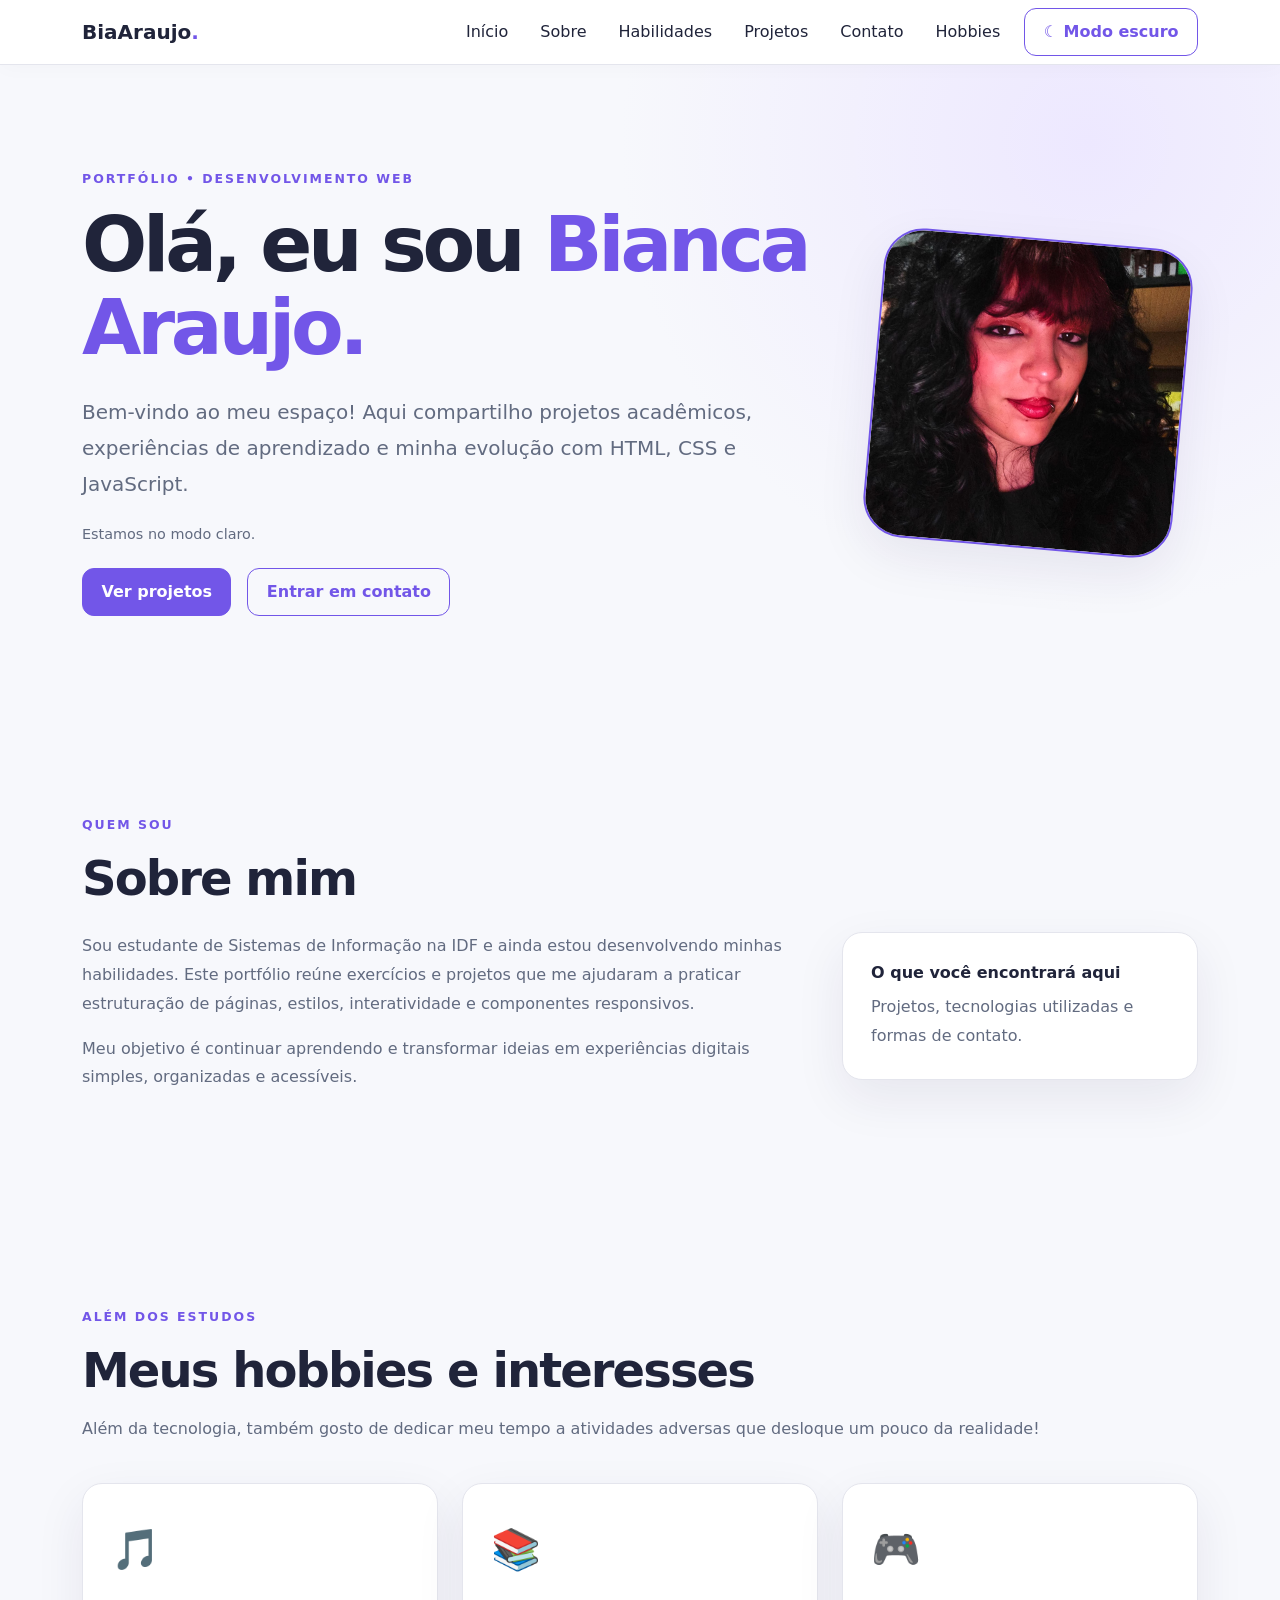
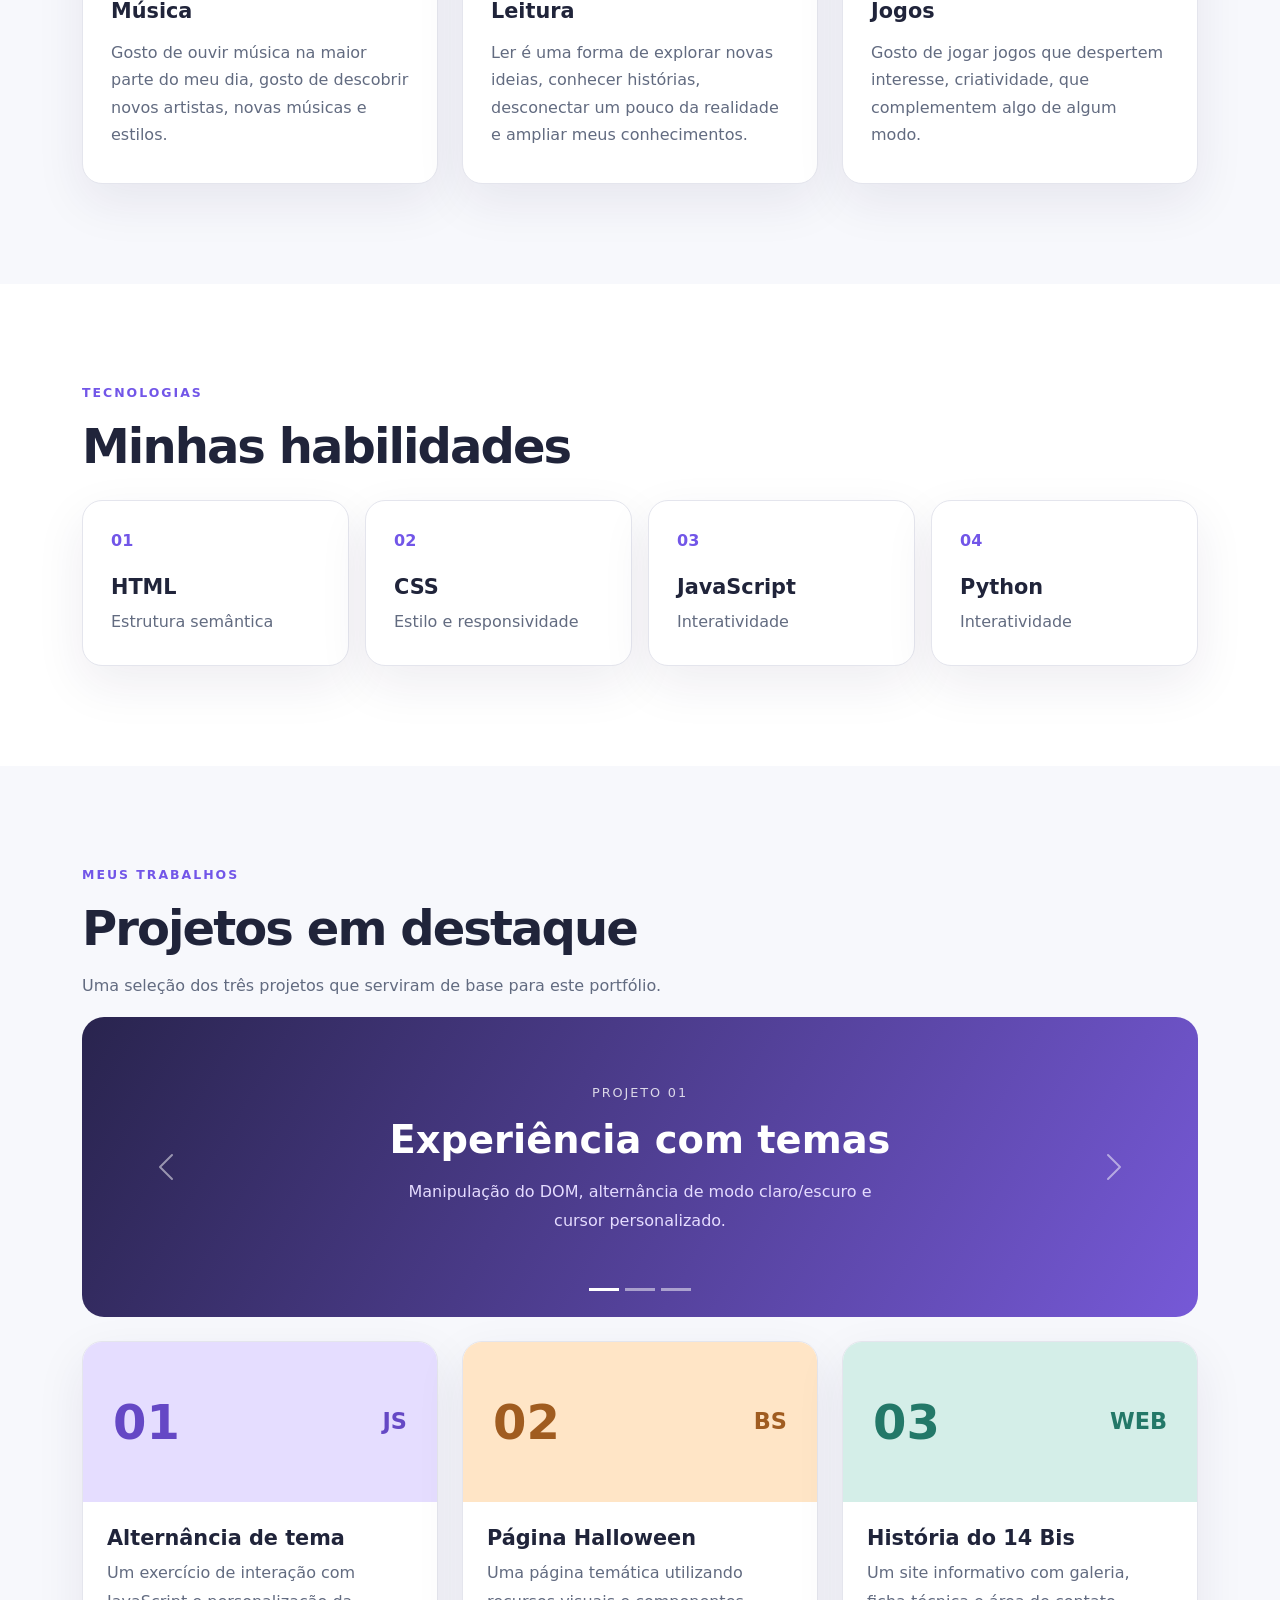
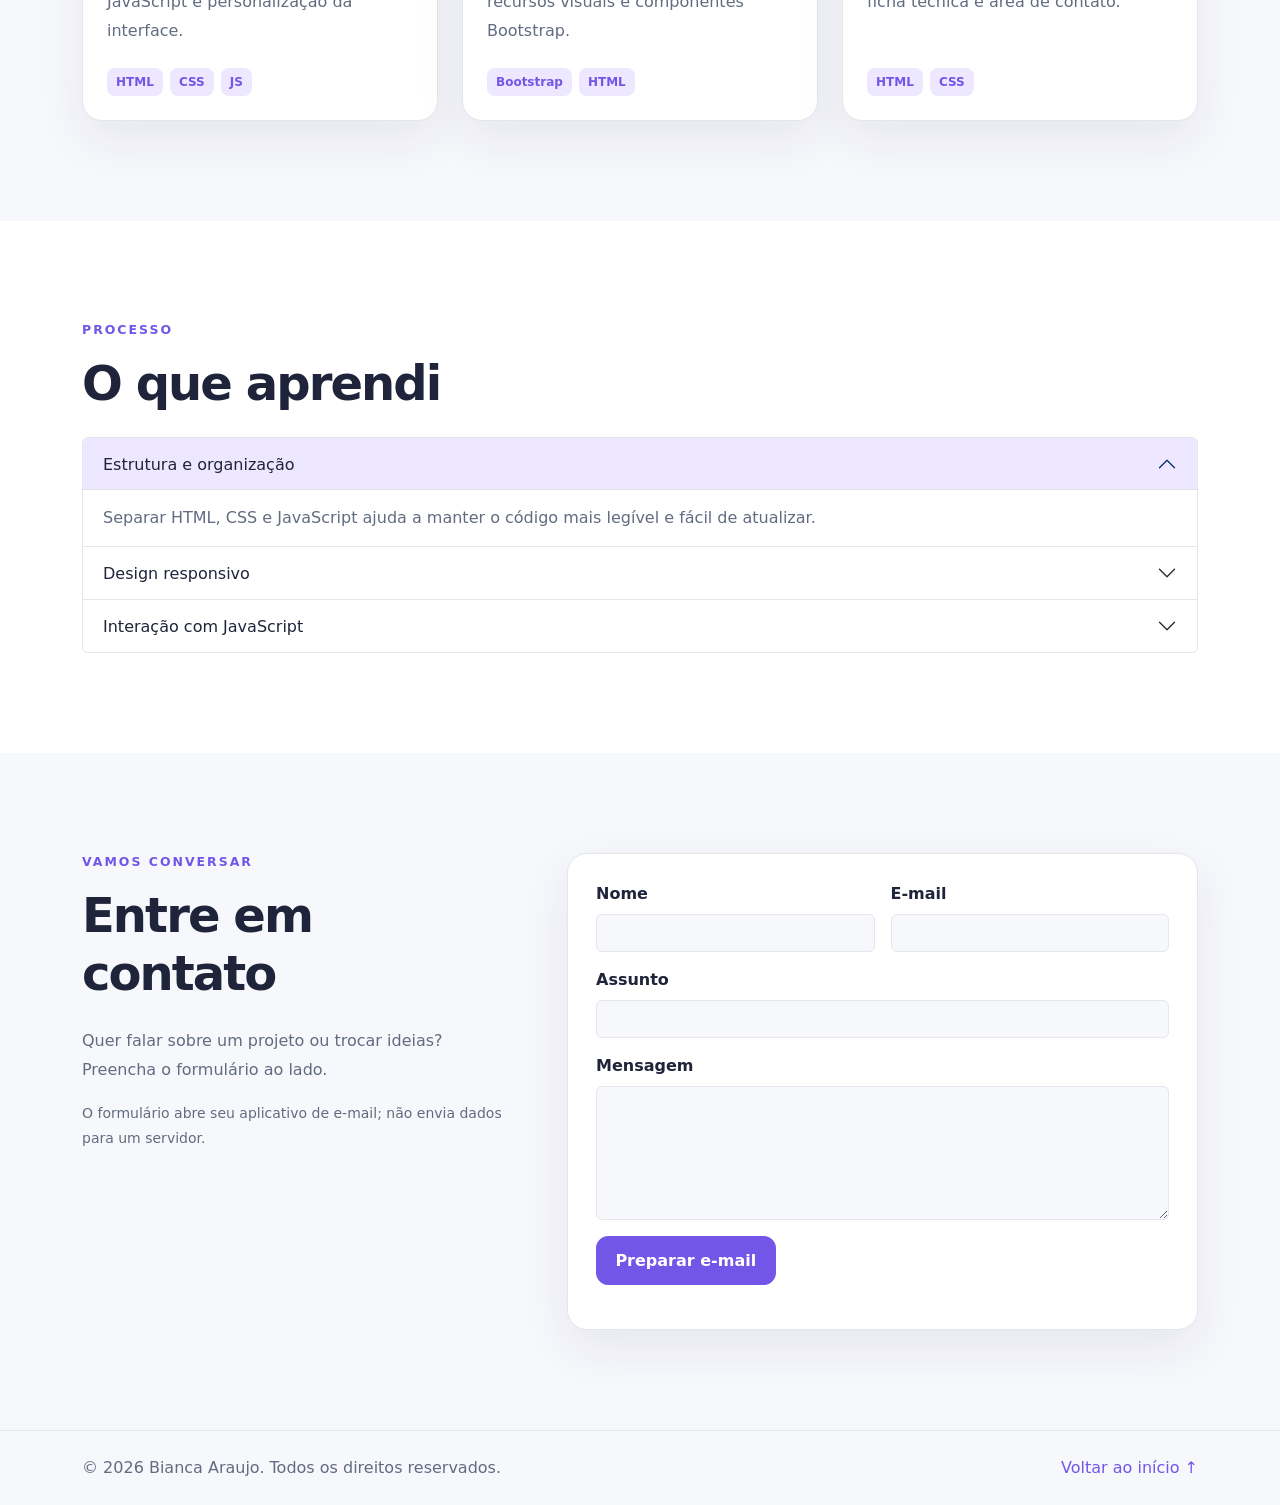
==== index.html @ ef2961ea "Add files via upload" ====
<!doctype html>
<html lang="pt-BR">
<head>
  <meta charset="utf-8"><meta name="viewport" content="width=device-width, initial-scale=1">
  <meta name="description" content="Portfólio acadêmico de Bianca Araujo: projetos e habilidades em desenvolvimento web.">
  <title>Bianca Araujo | Portfólio</title>
  <link href="https://cdn.jsdelivr.net/npm/bootstrap@5.3.9/dist/css/bootstrap.min.css" rel="stylesheet">
  <link rel="stylesheet" href="assets/css/style.css">
</head>
<body>
  <div id="cursor" aria-hidden="true"></div>
  <nav class="navbar navbar-expand-lg fixed-top" aria-label="Navegação principal">
    <div class="container"><a class="navbar-brand fw-bold" href="#inicio">BiaAraujo<span class="accent">.</span></a>
      <button class="navbar-toggler" type="button" data-bs-toggle="collapse" data-bs-target="#menuPrincipal" aria-controls="menuPrincipal" aria-expanded="false" aria-label="Abrir menu">
        <span class="navbar-toggler-icon"></span>
      </button>
      <div class="collapse navbar-collapse" id="menuPrincipal">
        <ul class="navbar-nav ms-auto align-items-lg-center gap-lg-3">
        <li class="nav-item">
          <a class="nav-link" href="#inicio">Início</a></li>
        <li class="nav-item">
          <a class="nav-link" href="#sobre">Sobre</a></li>
        <li class="nav-item">
          <a class="nav-link" href="#habilidades">Habilidades</a></li>
        <li class="nav-item">
          <a class="nav-link" href="#projetos">Projetos</a></li>
        <li class="nav-item">
          <a class="nav-link" href="#contato">Contato</a></li>
        <li class="nav-item">
          <a class="nav-link" href="#hobbies">Hobbies</a>
        </li>
          <button id="botaoTema" class="btn btn-outline-accent" type="button" aria-label="Alternar tema">
            <span id="iconeTema">☾</span> 
            <span id="textoBotao">Modo escuro</span>
          </button></li>
      </ul></div>
    </div>
  </nav>
  <main>
    <section id="inicio" class="hero section-space">
      <div class="container"><div class="row align-items-center g-5">
        <div class="col-lg-8"><span class="eyebrow">PORTFÓLIO • DESENVOLVIMENTO WEB</span>
          <h1>Olá, eu sou <span class="accent">Bianca Araujo.</span></h1>
          <p class="lead">Bem-vindo ao meu espaço! Aqui compartilho projetos acadêmicos, experiências de aprendizado e minha evolução com HTML, CSS e JavaScript.</p>
          <p id="mensagem" class="theme-message">Estamos no modo claro.</p>
          <div class="d-flex flex-wrap gap-3">
            <a class="btn btn-accent" href="#projetos">Ver projetos</a>
            <a class="btn btn-outline-accent" href="#contato">Entrar em contato</a></div></div>
            <div class="col-lg-4">
              <div class="hero-mark">
                <img
                  src="assets/img/perfil.jpeg"
                  alt="Foto de Bianca Araujo"
                  class="foto-perfil"
                >
              </div>
</div></div></div></section>
    <section id="sobre" class="section-space">
      <div class="container"><span class="eyebrow">QUEM SOU</span>
        <h2>Sobre mim</h2>
        <div class="row g-4">
          <div class="col-lg-8">
            <p>Sou estudante de Sistemas de Informação na IDF e ainda estou desenvolvendo minhas habilidades. Este portfólio reúne exercícios e projetos que me ajudaram a praticar estruturação de páginas, estilos, interatividade e componentes responsivos.</p>
            <p>Meu objetivo é continuar aprendendo e transformar ideias em experiências digitais simples, organizadas e acessíveis.</p></div><div class="col-lg-4">
              <div class="info-card"><strong>O que você encontrará aqui</strong>
                <p class="mb-0 mt-2">Projetos, tecnologias utilizadas e formas de contato.</p></div></div></div></div></section>

<section id="hobbies" class="section-space">
  <div class="container">

    <span class="eyebrow">ALÉM DOS ESTUDOS</span>
    <h2>Meus hobbies e interesses</h2>

    <p class="section-intro">
      Além da tecnologia, também gosto de dedicar
      meu tempo a atividades adversas que desloque
      um pouco da realidade!
    </p>

    <div class="row g-4 mt-3">

      <div class="col-md-4">
        <div class="hobby-card">
          <div class="hobby-icon">🎵</div>
          <h3>Música</h3>
          <p>
            Gosto de ouvir música na maior parte do
            meu dia, gosto de descobrir novos artistas, 
            novas músicas e estilos.
          </p>
        </div>
      </div>

      <div class="col-md-4">
        <div class="hobby-card">
          <div class="hobby-icon">📚</div>
          <h3>Leitura</h3>
          <p>
            Ler é uma forma de explorar novas ideias,
            conhecer histórias, desconectar um pouco da realidade
            e ampliar meus conhecimentos.
          </p>
        </div>
      </div>

      <div class="col-md-4">
        <div class="hobby-card">
          <div class="hobby-icon">🎮</div>
          <h3>Jogos</h3>
          <p>
            Gosto de jogar jogos que despertem interesse,
            criatividade, que complementem algo de 
            algum modo.
          </p>
        </div>
      </div>

    </div>
  </div>
</section>

    <section id="habilidades" class="section-space surface">
      <div class="container">
        <span class="eyebrow">TECNOLOGIAS</span>
        <h2>Minhas habilidades</h2>
        <div class="row g-3">
          <div class="col-md-3 col-sm-6">
            <div class="skill-card"><span>01</span>
              <h3>HTML</h3>
              <p>Estrutura semântica</p></div></div>
              <div class="col-md-3 col-sm-6">
                <div class="skill-card"><span>02</span>
                  <h3>CSS</h3>
                  <p>Estilo e responsividade</p></div></div>
                  <div class="col-md-3 col-sm-6">
                    <div class="skill-card"><span>03</span>
                      <h3>JavaScript</h3>
                      <p>Interatividade</p></div></div>
                    <div class="col-md-3 col-sm-6">
                        <div class="skill-card"><span>04</span>
                          <h3>Python</h3>
                          <p>Interatividade</p></div></div></div></div></section>
    <section id="projetos" class="section-space"><div class="container"><span class="eyebrow">MEUS TRABALHOS</span><h2>Projetos em destaque</h2><p class="section-intro">Uma seleção dos três projetos que serviram de base para este portfólio.</p>
      <div id="carouselProjetos" class="carousel slide showcase mb-4" data-bs-ride="carousel"><div class="carousel-indicators"><button type="button" data-bs-target="#carouselProjetos" data-bs-slide-to="0" class="active" aria-current="true" aria-label="Projeto 1"></button><button type="button" data-bs-target="#carouselProjetos" data-bs-slide-to="1" aria-label="Projeto 2"></button><button type="button" data-bs-target="#carouselProjetos" data-bs-slide-to="2" aria-label="Projeto 3"></button></div><div class="carousel-inner"><div class="carousel-item active"><div class="slide-content"><span>PROJETO 01</span><h3>Experiência com temas</h3><p>Manipulação do DOM, alternância de modo claro/escuro e cursor personalizado.</p></div></div><div class="carousel-item"><div class="slide-content"><span>PROJETO 02</span><h3>Página temática com Bootstrap</h3><p>Menu responsivo, cards, carrossel e componentes interativos.</p></div></div><div class="carousel-item"><div class="slide-content"><span>PROJETO 03</span><h3>Site informativo: 14 Bis</h3><p>Seções de conteúdo, ficha técnica, galeria, mapa e formulário.</p></div></div></div><button class="carousel-control-prev" type="button" data-bs-target="#carouselProjetos" data-bs-slide="prev"><span class="carousel-control-prev-icon" aria-hidden="true"></span><span class="visually-hidden">Anterior</span></button><button class="carousel-control-next" type="button" data-bs-target="#carouselProjetos" data-bs-slide="next"><span class="carousel-control-next-icon" aria-hidden="true"></span><span class="visually-hidden">Próximo</span></button></div>
      <div class="row g-4">
        <div class="col-md-4">
          <article class="project-card">
            <div class="project-visual visual-one">01 <span>JS</span></div><div class="p-4">
              <h3>Alternância de tema</h3>
              <p>Um exercício de interação com JavaScript e personalização da interface.</p>
              <span class="tech-tag">HTML</span>
               <span class="tech-tag">CSS</span> 
              <span class="tech-tag">JS</span></div
            </article></div><div class="col-md-4">
              <article class="project-card">
                <div class="project-visual visual-two">02
                   <span>BS</span></div><div class="p-4">
                    <h3>Página Halloween</h3>
                    <p>Uma página temática utilizando recursos visuais e componentes Bootstrap.</p>
                    <span class="tech-tag">Bootstrap</span> 
                    <span class="tech-tag">HTML</span></div></article></div>
                    <div class="col-md-4">
                      <article class="project-card">
                      <div class="project-visual visual-three">03 
                        <span>WEB</span></div>
                        <div class="p-4">
                          <h3>História do 14 Bis</h3>
                          <p>Um site informativo com galeria, ficha técnica e área de contato.</p>
                          <span class="tech-tag">HTML</span>
                          <span class="tech-tag">CSS</span></div></article></div></div>
    </div></section>
    <section id="aprendizados" class="section-space surface">
      <div class="container">
        <span class="eyebrow">PROCESSO</span>
        <h2>O que aprendi</h2>
        <div class="accordion" id="accordionAprendizados">
          <div class="accordion-item"><h3 class="accordion-header">
            <button class="accordion-button" type="button" data-bs-toggle="collapse" data-bs-target="#aprendizadoUm" aria-expanded="true" aria-controls="aprendizadoUm">Estrutura e organização</button></h3>
            <div id="aprendizadoUm" class="accordion-collapse collapse show" data-bs-parent="#accordionAprendizados">
              <div class="accordion-body">Separar HTML, CSS e JavaScript ajuda a manter o código mais legível e fácil de atualizar.</div></div></div>
              <div class="accordion-item"><h3 class="accordion-header">
                <button class="accordion-button collapsed" type="button" data-bs-toggle="collapse" data-bs-target="#aprendizadoDois" aria-expanded="false" aria-controls="aprendizadoDois">Design responsivo</button></h3>
                <div id="aprendizadoDois" class="accordion-collapse collapse" data-bs-parent="#accordionAprendizados">
                  <div class="accordion-body">A grade e os componentes do Bootstrap facilitam a adaptação do site a diferentes telas.</div></div></div>
                  <div class="accordion-item">
                    <h3 class="accordion-header">
                      <button class="accordion-button collapsed" type="button" data-bs-toggle="collapse" data-bs-target="#aprendizadoTres" aria-expanded="false" aria-controls="aprendizadoTres">Interação com JavaScript</button></h3>
                      <div id="aprendizadoTres" class="accordion-collapse collapse" data-bs-parent="#accordionAprendizados"><div class="accordion-body">Eventos de clique e movimentação permitem criar experiências mais dinâmicas.</div></div></div></div></div></section>
    <section id="contato" class="section-space">
      <div class="container">
        <div class="row g-5">
        <div class="col-lg-5">
          <span class="eyebrow">VAMOS CONVERSAR</span>
          <h2>Entre em contato</h2>
          <p>Quer falar sobre um projeto ou trocar ideias? Preencha o formulário ao lado.</p>
          <p class="small muted">O formulário abre seu aplicativo de e-mail; não envia dados para um servidor.</p></div>
          <div class="col-lg-7">
            <form id="formContato" class="contact-form">
            <div class="row g-3">
              <div class="col-md-6">
              <label for="nome" class="form-label">Nome</label>
              <input id="nome" name="nome" class="form-control" required></div>
              <div class="col-md-6">
                <label for="email" class="form-label">E-mail</label>
                <input id="email" name="email" type="email" class="form-control" required></div>
                <div class="col-12">
                  <label for="assunto" class="form-label">Assunto</label>
                  <input id="assunto" name="assunto" class="form-control" required></div>
                  <div class="col-12">
                    <label for="textoMensagem" class="form-label">Mensagem</label>
                    <textarea id="textoMensagem" name="mensagem" rows="5" class="form-control" required></textarea></div>
                    <div class="col-12"><button type="submit" class="btn btn-accent">Preparar e-mail</button></div></div>
                    <p id="statusContato" role="status" class="small mt-3 mb-0"></p></form></div></div></div></section>
  </main>
  <footer class="footer">
    <div class="container d-flex flex-wrap justify-content-between gap-2">
      <span>© <span id="anoAtual">2026</span> Bianca Araujo. Todos os direitos reservados.</span>
      <a href="#inicio">Voltar ao início ↑</a></div></footer>
  <script src="https://cdn.jsdelivr.net/npm/bootstrap@5.3.9/dist/js/bootstrap.bundle.min.js"></script>
<script src="assets/js/portfolio.js"></script>
</body>
</html>
---- assets/css/style.css ----
:root{--bg:#f7f8fc;
    --surface:#fff;
    --text:#20243a;
    --muted:#626b80;
    --accent:#7256e8;
    --accent-soft:#ede8ff;
    --border:#e4e5ed;
    --shadow:0 18px 50px rgba(34,30,80,.08)}
*{box-sizing:border-box}

html{scroll-behavior:smooth;
    scroll-padding-top:80px}

body{background:var(--bg);
        color:var(--text);
        font-family:system-ui,
        -apple-system,'Segoe UI',sans-serif;
        transition:background .25s,color .25s}

body.escuro{--bg:#101321;
    --surface:#1a1f31;
    --text:#f5f4ff;
    --muted:#b5bad0;
    --accent:#aa95ff;
    --accent-soft:#30264c;
    --border:#34384f;
    --shadow:0 18px 50px rgba(0,0,0,.18)}

a{color:var(--accent)}

.accent{color:var(--accent)}

.navbar{background:var(--surface);
    border-bottom:1px solid var(--border);
    box-shadow:0 3px 20px rgba(0,0,0,.025)}

.navbar-brand,.nav-link{color:var(--text)!important}

.nav-link:hover{color:var(--accent)!important}

.navbar-toggler{border-color:var(--border);
    background:#eee9ff}

.btn{padding:.7rem 1.15rem;border-radius:12px;font-weight:600}

.btn-accent{background:var(--accent);
    color:#fff;
    border:1px solid var(--accent)}

.btn-accent:hover{background:#5840c4;
    color:#fff}

.btn-outline-accent{color:var(--accent);
    border:1px solid var(--accent)}

.btn-outline-accent:hover{background:var(--accent-soft);
    color:var(--accent)}.section-space{padding:100px 0}

.hero{padding-top:170px;min-height:660px;
    background:radial-gradient(circle at 85% 20%,var(--accent-soft),transparent 38%)}

.eyebrow{display:block;color:var(--accent);
    font-size:.78rem;
    font-weight:800;
    letter-spacing:.16em;
    margin-bottom:15px}

h1{font-size:clamp(2.8rem,6vw,5.5rem);
    font-weight:800;
    line-height:1.08;
    letter-spacing:-.055em;
    margin-bottom:24px}

h2{font-size:clamp(2rem,4vw,3rem);
    font-weight:800;
    letter-spacing:-.04em;
    margin-bottom:25px}

h3{font-size:1.3rem;
    font-weight:750}

p{color:var(--muted);
    line-height:1.8}

.lead{max-width:690px;color:var(--muted)}

.theme-message{font-size:.9rem;margin:20px 0}

.hero-mark {
    width: min(100%, 310px);
    aspect-ratio: 1;
    margin: auto;
    border: 2px solid var(--accent);
    border-radius: 40px;
    overflow: hidden;
    background: var(--surface);
    box-shadow: var(--shadow);
    transform: rotate(5deg);
}

.foto-perfil {
    width: 100%;
    height: 100%;
    object-fit: cover;
    object-position: center;
    display: block;
}

.hero-mark small{font-size:.85rem;
    font-weight:600;
    color:var(--muted);
    transform:rotate(-5deg)}

.surface{background:var(--surface)}

.info-card,.skill-card,.project-card,

.contact-form{background:var(--surface);
    border:1px solid var(--border);
    border-radius:20px;
    box-shadow:var(--shadow)}
    
.info-card,.skill-card,.contact-form{padding:28px}

.skill-card{height:100%}

.skill-card>span{color:var(--accent);font-weight:800}

.skill-card h3{margin-top:22px}

.skill-card p{margin-bottom:0}

.section-intro{margin-top:-10px}

.showcase{border-radius:22px;
    overflow:hidden;
    background:linear-gradient(120deg,#29244e,#7659d7);
    color:white}

.slide-content{min-height:300px;
    display:flex;
    flex-direction:column;
    align-items:center;
    justify-content:center;
    text-align:center;
    padding:45px 70px}

.slide-content span{font-size:.8rem;
    letter-spacing:.15em;
    opacity:.8}

.slide-content h3{font-size:clamp(1.5rem,3vw,2.4rem);
    margin:15px 0}

.slide-content p{color:#e5dcff;max-width:500px}

.project-card{height:100%;overflow:hidden}

.project-card p{min-height:90px}

.project-visual{height:160px;
    display:flex;
    justify-content:space-between;
    align-items:center;
    padding:30px;
    font-size:3rem;
    font-weight:800}
.project-visual span{font-size:1.4rem}

.visual-one{background:#e5ddff;color:#6548c5}

.visual-two{background:#ffe5c6;color:#a05c20}

.visual-three{background:#d4eee8;color:#237868}

.tech-tag{display:inline-block;
    background:var(--accent-soft);
    color:var(--accent);
    padding:5px 9px;
    border-radius:8px;
    font-size:.75rem;
    font-weight:700;
    margin:3px 2px 0 0}

.accordion-item,.accordion-button{background:var(--surface);
    color:var(--text);
    border-color:var(--border)}

.accordion-button:not(.collapsed){background:var(--accent-soft);color:var(--text)}

.accordion-body{color:var(--muted)}

.form-control{background:var(--bg);border-color:var(--border);color:var(--text)}

.form-control:focus{background:var(--bg);color:var(--text);border-color:var(--accent);box-shadow:0 0 0 .2rem var(--accent-soft)}

.form-label{font-weight:600}

.muted{color:var(--muted)}

.footer{border-top:1px solid var(--border);padding:25px 0;color:var(--muted)}

.footer a{text-decoration:none}

#cursor{position:fixed;left:0;top:0;width:16px;height:16px;border:2px solid var(--accent);border-radius:50%;pointer-events:none;z-index:2000;transform:translate(-50%,-50%);opacity:0;transition:opacity .2s}
#cursor.visivel{opacity:1}@media(max-width:767px){.section-space{padding:70px 0}

.hero{padding-top:130px;min-height:unset}

.hero-mark{max-width:220px;font-size:4rem}

.slide-content{padding:40px 45px}

.project-card p{min-height:unset}}@media(prefers-reduced-motion:reduce){html{scroll-behavior:auto}*,*:before,*:after{transition:none!important;animation:none!important}}

.hobby-card {
    background: var(--surface);
    border: 1px solid var(--border);
    border-radius: 20px;
    padding: 35px 28px;
    height: 100%;
    box-shadow: var(--shadow);
    transition: transform 0.3s ease,
                border-color 0.3s ease;
}

.hobby-card:hover {
    transform: translateY(-8px);
    border-color: var(--accent);
}

.hobby-icon {
    font-size: 2.5rem;
    margin-bottom: 20px;
}

.hobby-card h3 {
    color: var(--text);
    font-size: 1.3rem;
    margin-bottom: 15px;
}

.hobby-card p {
    color: var(--muted);
    line-height: 1.7;
    margin-bottom: 0;
}

@media (max-width: 767px) {
    .hobby-card {
        padding: 25px;
    }
}
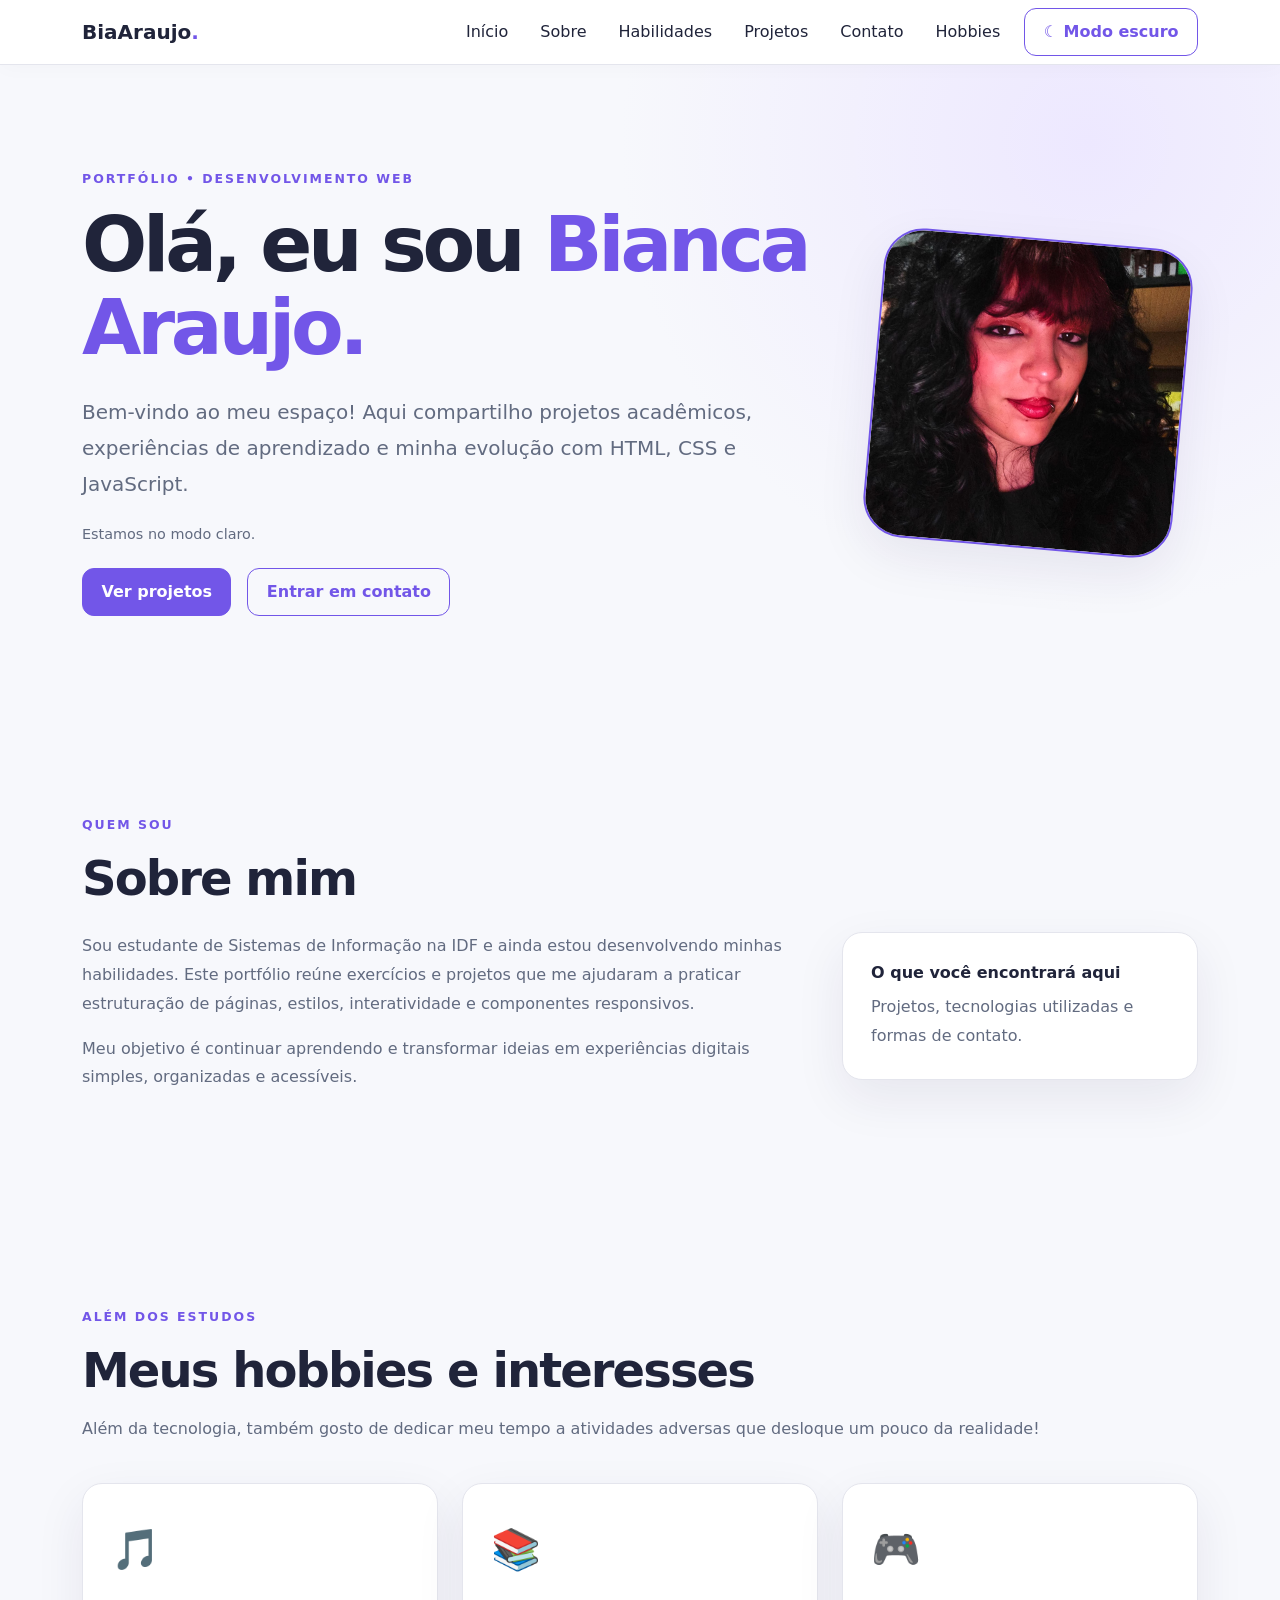
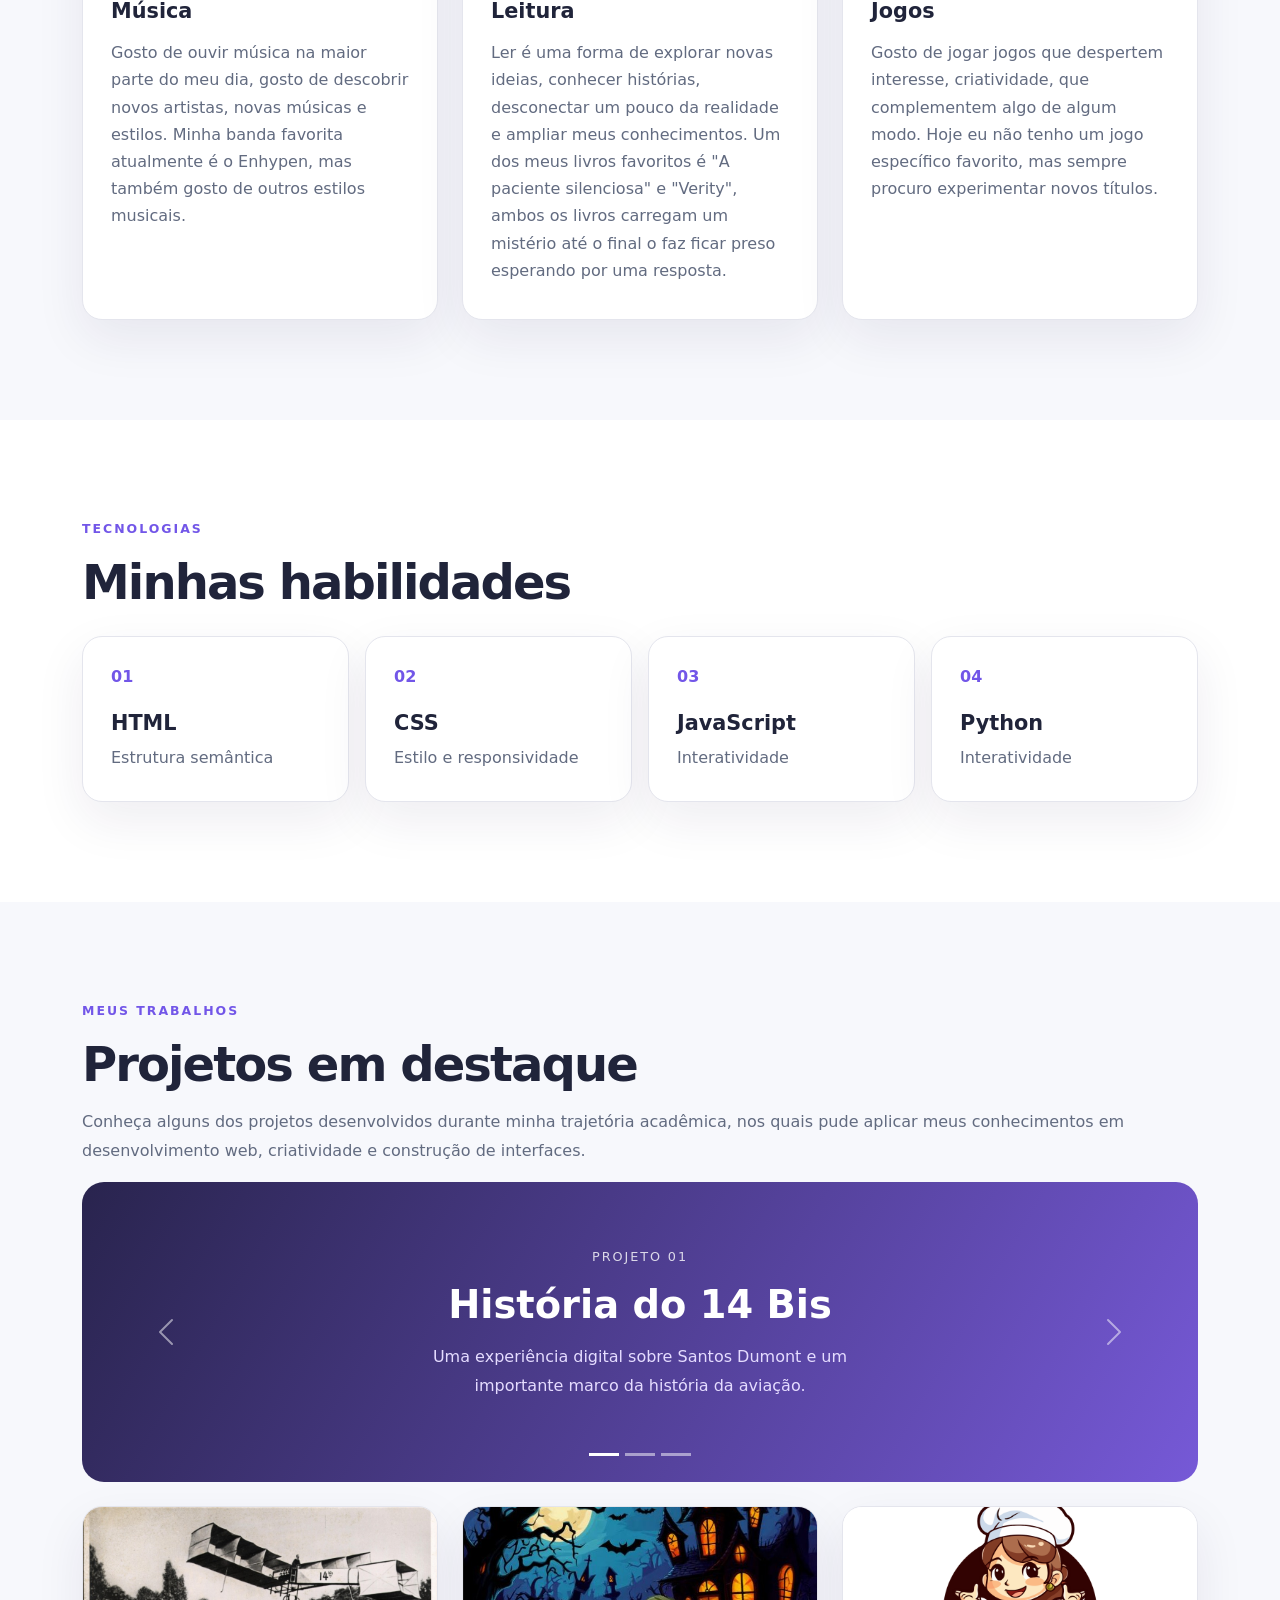
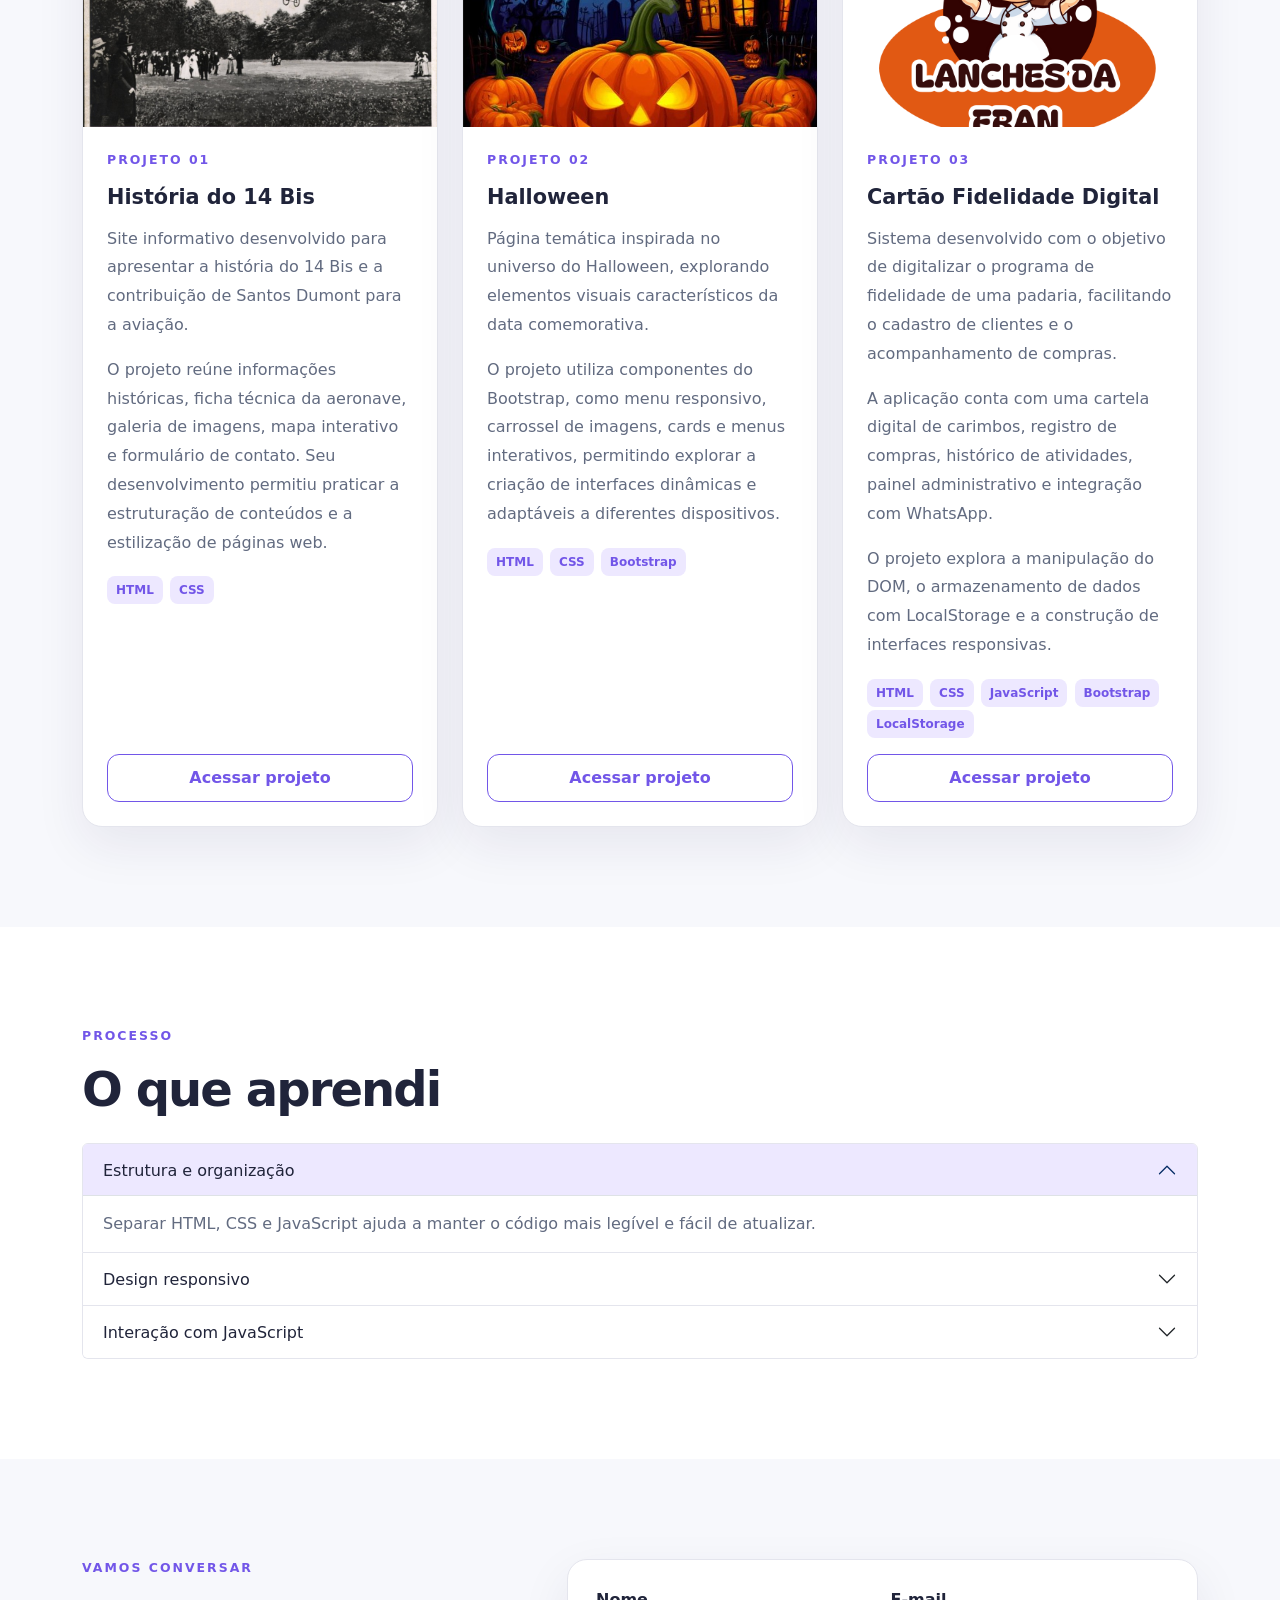
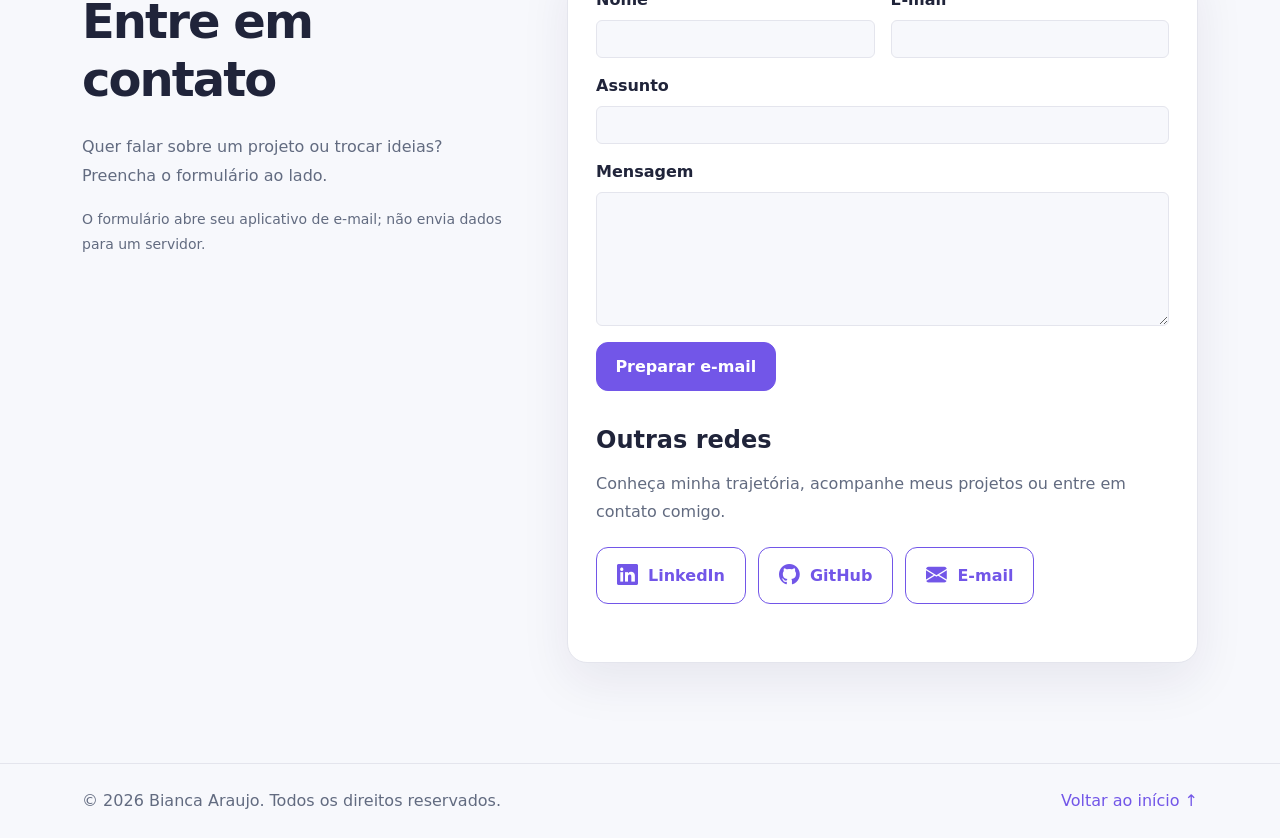
==== commit 024de1ca: "Add files via upload atualização de redes sociais e projetos" ====
--- a/index.html
+++ b/index.html
@@ -6,6 +6,9 @@
   <title>Bianca Araujo | Portfólio</title>
   <link href="https://cdn.jsdelivr.net/npm/bootstrap@5.3.9/dist/css/bootstrap.min.css" rel="stylesheet">
   <link rel="stylesheet" href="assets/css/style.css">
+  <link rel="stylesheet"
+        href="https://cdn.jsdelivr.net/npm/bootstrap-icons@1.13.1/font/bootstrap-icons.min.css">
+
 </head>
 <body>
   <div id="cursor" aria-hidden="true"></div>
@@ -48,11 +51,9 @@
             <a class="btn btn-outline-accent" href="#contato">Entrar em contato</a></div></div>
             <div class="col-lg-4">
               <div class="hero-mark">
-                <img
-                  src="assets/img/perfil.jpeg"
-                  alt="Foto de Bianca Araujo"
-                  class="foto-perfil"
-                >
+                <img src="assets/img/perfil.jpeg"
+                alt="Foto de Bianca Araujo"
+                class="foto-perfil">
               </div>
 </div></div></div></section>
     <section id="sobre" class="section-space">
@@ -86,7 +87,8 @@
           <p>
             Gosto de ouvir música na maior parte do
             meu dia, gosto de descobrir novos artistas, 
-            novas músicas e estilos.
+            novas músicas e estilos. Minha banda favorita atualmente é o Enhypen, 
+            mas também gosto de outros estilos musicais.
           </p>
         </div>
       </div>
@@ -98,7 +100,8 @@
           <p>
             Ler é uma forma de explorar novas ideias,
             conhecer histórias, desconectar um pouco da realidade
-            e ampliar meus conhecimentos.
+            e ampliar meus conhecimentos. Um dos meus livros favoritos é "A paciente silenciosa" e "Verity",
+            ambos os livros carregam um mistério até o final o faz ficar preso esperando por uma resposta.
           </p>
         </div>
       </div>
@@ -110,7 +113,8 @@
           <p>
             Gosto de jogar jogos que despertem interesse,
             criatividade, que complementem algo de 
-            algum modo.
+            algum modo. Hoje eu não tenho um jogo específico favorito,
+            mas sempre procuro experimentar novos títulos.
           </p>
         </div>
       </div>
@@ -140,35 +144,250 @@
                         <div class="skill-card"><span>04</span>
                           <h3>Python</h3>
                           <p>Interatividade</p></div></div></div></div></section>
-    <section id="projetos" class="section-space"><div class="container"><span class="eyebrow">MEUS TRABALHOS</span><h2>Projetos em destaque</h2><p class="section-intro">Uma seleção dos três projetos que serviram de base para este portfólio.</p>
-      <div id="carouselProjetos" class="carousel slide showcase mb-4" data-bs-ride="carousel"><div class="carousel-indicators"><button type="button" data-bs-target="#carouselProjetos" data-bs-slide-to="0" class="active" aria-current="true" aria-label="Projeto 1"></button><button type="button" data-bs-target="#carouselProjetos" data-bs-slide-to="1" aria-label="Projeto 2"></button><button type="button" data-bs-target="#carouselProjetos" data-bs-slide-to="2" aria-label="Projeto 3"></button></div><div class="carousel-inner"><div class="carousel-item active"><div class="slide-content"><span>PROJETO 01</span><h3>Experiência com temas</h3><p>Manipulação do DOM, alternância de modo claro/escuro e cursor personalizado.</p></div></div><div class="carousel-item"><div class="slide-content"><span>PROJETO 02</span><h3>Página temática com Bootstrap</h3><p>Menu responsivo, cards, carrossel e componentes interativos.</p></div></div><div class="carousel-item"><div class="slide-content"><span>PROJETO 03</span><h3>Site informativo: 14 Bis</h3><p>Seções de conteúdo, ficha técnica, galeria, mapa e formulário.</p></div></div></div><button class="carousel-control-prev" type="button" data-bs-target="#carouselProjetos" data-bs-slide="prev"><span class="carousel-control-prev-icon" aria-hidden="true"></span><span class="visually-hidden">Anterior</span></button><button class="carousel-control-next" type="button" data-bs-target="#carouselProjetos" data-bs-slide="next"><span class="carousel-control-next-icon" aria-hidden="true"></span><span class="visually-hidden">Próximo</span></button></div>
-      <div class="row g-4">
-        <div class="col-md-4">
+    
+<section id="projetos" class="section-space">
+  <div class="container">
+
+    <span class="eyebrow">MEUS TRABALHOS</span>
+    <h2>Projetos em destaque</h2>
+
+    <p class="section-intro">
+      Conheça alguns dos projetos desenvolvidos durante
+      minha trajetória acadêmica, nos quais pude aplicar
+      meus conhecimentos em desenvolvimento web,
+      criatividade e construção de interfaces.
+    </p>
+
+    <!-- CARROSSEL DE PROJETOS -->
+
+    <div id="carouselProjetos"
+         class="carousel slide showcase mb-4"
+         data-bs-ride="carousel">
+
+      <div class="carousel-indicators">
+        <button type="button"
+                data-bs-target="#carouselProjetos"
+                data-bs-slide-to="0"
+                class="active"
+                aria-current="true"
+                aria-label="Projeto 1"></button>
+
+        <button type="button"
+                data-bs-target="#carouselProjetos"
+                data-bs-slide-to="1"
+                aria-label="Projeto 2"></button>
+
+        <button type="button"
+                data-bs-target="#carouselProjetos"
+                data-bs-slide-to="2"
+                aria-label="Projeto 3"></button>
+      </div>
+
+      <div class="carousel-inner">
+
+        <div class="carousel-item active">
+          <div class="slide-content">
+            <span>PROJETO 01</span>
+            <h3>História do 14 Bis</h3>
+            <p>
+              Uma experiência digital sobre Santos Dumont
+              e um importante marco da história da aviação.
+            </p>
+          </div>
+        </div>
+
+        <div class="carousel-item">
+          <div class="slide-content">
+            <span>PROJETO 02</span>
+            <h3>Halloween</h3>
+            <p>
+              Uma página temática que combina criatividade,
+              identidade visual e componentes responsivos.
+            </p>
+          </div>
+        </div>
+
+        <div class="carousel-item">
+          <div class="slide-content">
+            <span>PROJETO 03</span>
+            <h3>Sistema de cadastro de padaria</h3>
+            <p>
+              Projeto acadêmico voltado ao desenvolvimento
+              de um sistema de cadastro.
+              Disponível em breve.
+            </p>
+          </div>
+        </div>
+
+      </div>
+
+      <button class="carousel-control-prev"
+              type="button"
+              data-bs-target="#carouselProjetos"
+              data-bs-slide="prev">
+        <span class="carousel-control-prev-icon"
+              aria-hidden="true"></span>
+        <span class="visually-hidden">Anterior</span>
+      </button>
+
+      <button class="carousel-control-next"
+              type="button"
+              data-bs-target="#carouselProjetos"
+              data-bs-slide="next">
+        <span class="carousel-control-next-icon"
+              aria-hidden="true"></span>
+        <span class="visually-hidden">Próximo</span>
+      </button>
+
+    </div>
+
+    <!-- CARDS DOS PROJETOS -->
+
+    <div class="row g-4">
+      <div class="col-md-4">
+        <article class="project-card">
+
+          <img src="assets/img/14bis.jpeg"
+               class="project-image"
+               alt="Projeto sobre o 14 Bis">
+
+          <div class="p-4 project-body">
+
+            <span class="eyebrow">PROJETO 01</span>
+
+            <h3>História do 14 Bis</h3>
+
+            <p>
+              Site informativo desenvolvido para apresentar
+              a história do 14 Bis e a contribuição de
+              Santos Dumont para a aviação.
+            </p>
+
+            <p>
+              O projeto reúne informações históricas,
+              ficha técnica da aeronave, galeria de imagens,
+              mapa interativo e formulário de contato.
+              Seu desenvolvimento permitiu praticar a
+              estruturação de conteúdos e a estilização
+              de páginas web.
+            </p>
+
+            <div class="mb-3">
+              <span class="tech-tag">HTML</span>
+              <span class="tech-tag">CSS</span>
+            </div>
+
+            <a href="./projetos/14bis/index.html"
+               target="_blank"
+               rel="noopener noreferrer"
+               class="btn btn-outline-accent mt-auto">
+              Acessar projeto
+            </a>
+
+          </div>
+        </article>
+      </div>
+      <div class="col-md-4">
+        <article class="project-card">
+
+          <img src="assets/img/hallowen.jpeg"
+               class="project-image"
+               alt="Projeto temático de Halloween">
+
+          <div class="p-4 project-body">
+
+            <span class="eyebrow">PROJETO 02</span>
+
+            <h3>Halloween</h3>
+
+            <p>
+              Página temática inspirada no universo do
+              Halloween, explorando elementos visuais
+              característicos da data comemorativa.
+            </p>
+
+            <p>
+              O projeto utiliza componentes do Bootstrap,
+              como menu responsivo, carrossel de imagens,
+              cards e menus interativos, permitindo
+              explorar a criação de interfaces dinâmicas
+              e adaptáveis a diferentes dispositivos.
+            </p>
+
+            <div class="mb-3">
+              <span class="tech-tag">HTML</span>
+              <span class="tech-tag">CSS</span>
+              <span class="tech-tag">Bootstrap</span>
+            </div>
+
+            <a href="./projetos/halloween/index.html"
+               target="_blank"
+               rel="noopener noreferrer"
+               class="btn btn-outline-accent mt-auto">
+              Acessar projeto
+            </a>
+
+          </div>
+        </article>
+      </div>
+    
+      <div class="col-md-4">
           <article class="project-card">
-            <div class="project-visual visual-one">01 <span>JS</span></div><div class="p-4">
-              <h3>Alternância de tema</h3>
-              <p>Um exercício de interação com JavaScript e personalização da interface.</p>
-              <span class="tech-tag">HTML</span>
-               <span class="tech-tag">CSS</span> 
-              <span class="tech-tag">JS</span></div
-            </article></div><div class="col-md-4">
-              <article class="project-card">
-                <div class="project-visual visual-two">02
-                   <span>BS</span></div><div class="p-4">
-                    <h3>Página Halloween</h3>
-                    <p>Uma página temática utilizando recursos visuais e componentes Bootstrap.</p>
-                    <span class="tech-tag">Bootstrap</span> 
-                    <span class="tech-tag">HTML</span></div></article></div>
-                    <div class="col-md-4">
-                      <article class="project-card">
-                      <div class="project-visual visual-three">03 
-                        <span>WEB</span></div>
-                        <div class="p-4">
-                          <h3>História do 14 Bis</h3>
-                          <p>Um site informativo com galeria, ficha técnica e área de contato.</p>
-                          <span class="tech-tag">HTML</span>
-                          <span class="tech-tag">CSS</span></div></article></div></div>
-    </div></section>
+
+              <img src="projetos/padaria/fran.png"
+                  class="project-image"
+                  alt="Cartão fidelidade digital da Fran">
+
+              <div class="p-4 project-body">
+
+                  <span class="eyebrow">PROJETO 03</span>
+
+                  <h3>Cartão Fidelidade Digital</h3>
+
+                  <p>
+                      Sistema desenvolvido com o objetivo de
+                      digitalizar o programa de fidelidade
+                      de uma padaria, facilitando o cadastro
+                      de clientes e o acompanhamento de compras.
+                  </p>
+
+                  <p>
+                      A aplicação conta com uma cartela digital
+                      de carimbos, registro de compras,
+                      histórico de atividades, painel
+                      administrativo e integração com WhatsApp.
+                  </p>
+
+                  <p>
+                      O projeto explora a manipulação do DOM,
+                      o armazenamento de dados com LocalStorage
+                      e a construção de interfaces responsivas.
+                  </p>
+
+                  <div class="mb-3">
+                      <span class="tech-tag">HTML</span>
+                      <span class="tech-tag">CSS</span>
+                      <span class="tech-tag">JavaScript</span>
+                      <span class="tech-tag">Bootstrap</span>
+                      <span class="tech-tag">LocalStorage</span>
+                  </div>
+
+                  <a href="./projetos/padaria/index.html"
+                    target="_blank"
+                    rel="noopener noreferrer"
+                    class="btn btn-outline-accent mt-auto">
+                      Acessar projeto
+                  </a>
+              </div>
+          </article>
+</div>
+
+        </article>
+      </div>
+
+    </div>
+  </div>
+</section>
     <section id="aprendizados" class="section-space surface">
       <div class="container">
         <span class="eyebrow">PROCESSO</span>
@@ -210,13 +429,49 @@
                     <label for="textoMensagem" class="form-label">Mensagem</label>
                     <textarea id="textoMensagem" name="mensagem" rows="5" class="form-control" required></textarea></div>
                     <div class="col-12"><button type="submit" class="btn btn-accent">Preparar e-mail</button></div></div>
+                    <div class="redes-sociais">
+
+                          <h3>Outras redes</h3>
+
+                          <p>
+                              Conheça minha trajetória, acompanhe meus
+                              projetos ou entre em contato comigo.
+                          </p>
+
+                          <div class="links-sociais">
+
+                              <a href="https://www.linkedin.com/in/Bianca(Bia)Araujo/"
+                                target="_blank"
+                                rel="noopener noreferrer"
+                                class="social-link">
+                                  <i class="bi bi-linkedin"></i>
+                                  LinkedIn
+                              </a>
+
+                              <a href="https://github.com/BiaAraujoo007"
+                                target="_blank"
+                                rel="noopener noreferrer"
+                                class="social-link">
+                                  <i class="bi bi-github"></i>
+                                  GitHub
+                              </a>
+                                                       
+                              <a href="https://mail.google.com/mail/?view=cm&fs=1&to=araujoo.bianca007@gmail.com"
+                                target="_blank"
+                                rel="noopener noreferrer"
+                                class="social-link">
+                                  <i class="bi bi-envelope-fill"></i>
+                                  E-mail
+                              </a>
+                          </div>
+                      </div>
                     <p id="statusContato" role="status" class="small mt-3 mb-0"></p></form></div></div></div></section>
   </main>
   <footer class="footer">
     <div class="container d-flex flex-wrap justify-content-between gap-2">
       <span>© <span id="anoAtual">2026</span> Bianca Araujo. Todos os direitos reservados.</span>
       <a href="#inicio">Voltar ao início ↑</a></div></footer>
-  <script src="https://cdn.jsdelivr.net/npm/bootstrap@5.3.9/dist/js/bootstrap.bundle.min.js"></script>
-<script src="assets/js/portfolio.js"></script>
+    <script src="https://cdn.jsdelivr.net/npm/bootstrap@5.3.9/dist/js/bootstrap.bundle.min.js"></script>
+    <script src="assets/js/portfolio.js"></script>
 </body>
 </html>
--- a/assets/css/style.css
+++ b/assets/css/style.css
@@ -250,4 +250,138 @@
     .hobby-card {
         padding: 25px;
     }
-}+}
+
+/* IMAGENS DOS PROJETOS */
+
+.project-image {
+    width: 100%;
+    height: 220px;
+    object-fit: cover;
+    display: block;
+    transition: transform 0.4s ease;
+}
+
+.project-card {
+    display: flex;
+    flex-direction: column;
+    height: 100%;
+    overflow: hidden;
+    transition: transform 0.3s ease,
+                border-color 0.3s ease;
+}
+
+.project-card:hover {
+    transform: translateY(-6px);
+    border-color: var(--accent);
+}
+
+.project-card:hover .project-image {
+    transform: scale(1.04);
+}
+
+.project-body {
+    display: flex;
+    flex-direction: column;
+    flex: 1;
+}
+
+.project-card p {
+    min-height: unset;
+    line-height: 1.8;
+}
+
+.project-card h3 {
+    margin-bottom: 15px;
+}
+
+.project-body .btn {
+    width: 100%;
+}
+
+/* PROJETO AINDA INDISPONÍVEL */
+
+.project-placeholder {
+    height: 220px;
+    background: var(--accent-soft);
+    color: var(--accent);
+    display: flex;
+    flex-direction: column;
+    align-items: center;
+    justify-content: center;
+}
+
+.project-placeholder span {
+    font-size: 4rem;
+    font-weight: 800;
+}
+
+.project-placeholder small {
+    font-size: 0.9rem;
+}
+
+/* RESPONSIVIDADE */
+
+@media (max-width: 767px) {
+    .project-image,
+    .project-placeholder {
+        height: 190px;
+    }
+}
+
+/* REDES SOCIAIS */
+
+.redes-sociais {
+    margin-top: 35px;
+    margin-bottom: 30px;
+}
+
+.redes-sociais h3 {
+    font-size: 1.5rem;
+    margin-bottom: 15px;
+    color: var(--text);
+}
+
+.links-sociais {
+    display: flex;
+    flex-wrap: wrap;
+    gap: 12px;
+    margin-top: 20px;
+}
+
+.social-link {
+    display: inline-flex;
+    align-items: center;
+    justify-content: center;
+    gap: 10px;
+    padding: 12px 20px;
+    border: 1px solid var(--accent);
+    border-radius: 12px;
+    color: var(--accent);
+    text-decoration: none;
+    font-weight: 600;
+    transition: all 0.3s ease;
+}
+
+.social-link i {
+    font-size: 1.3rem;
+}
+
+.social-link:hover {
+    background: var(--accent);
+    color: var(--bg);
+    transform: translateY(-4px);
+    box-shadow: var(--shadow);
+}
+
+/* RESPONSIVIDADE */
+
+@media (max-width: 576px) {
+    .links-sociais {
+        flex-direction: column;
+    }
+
+    .social-link {
+        width: 100%;
+    }
+}
